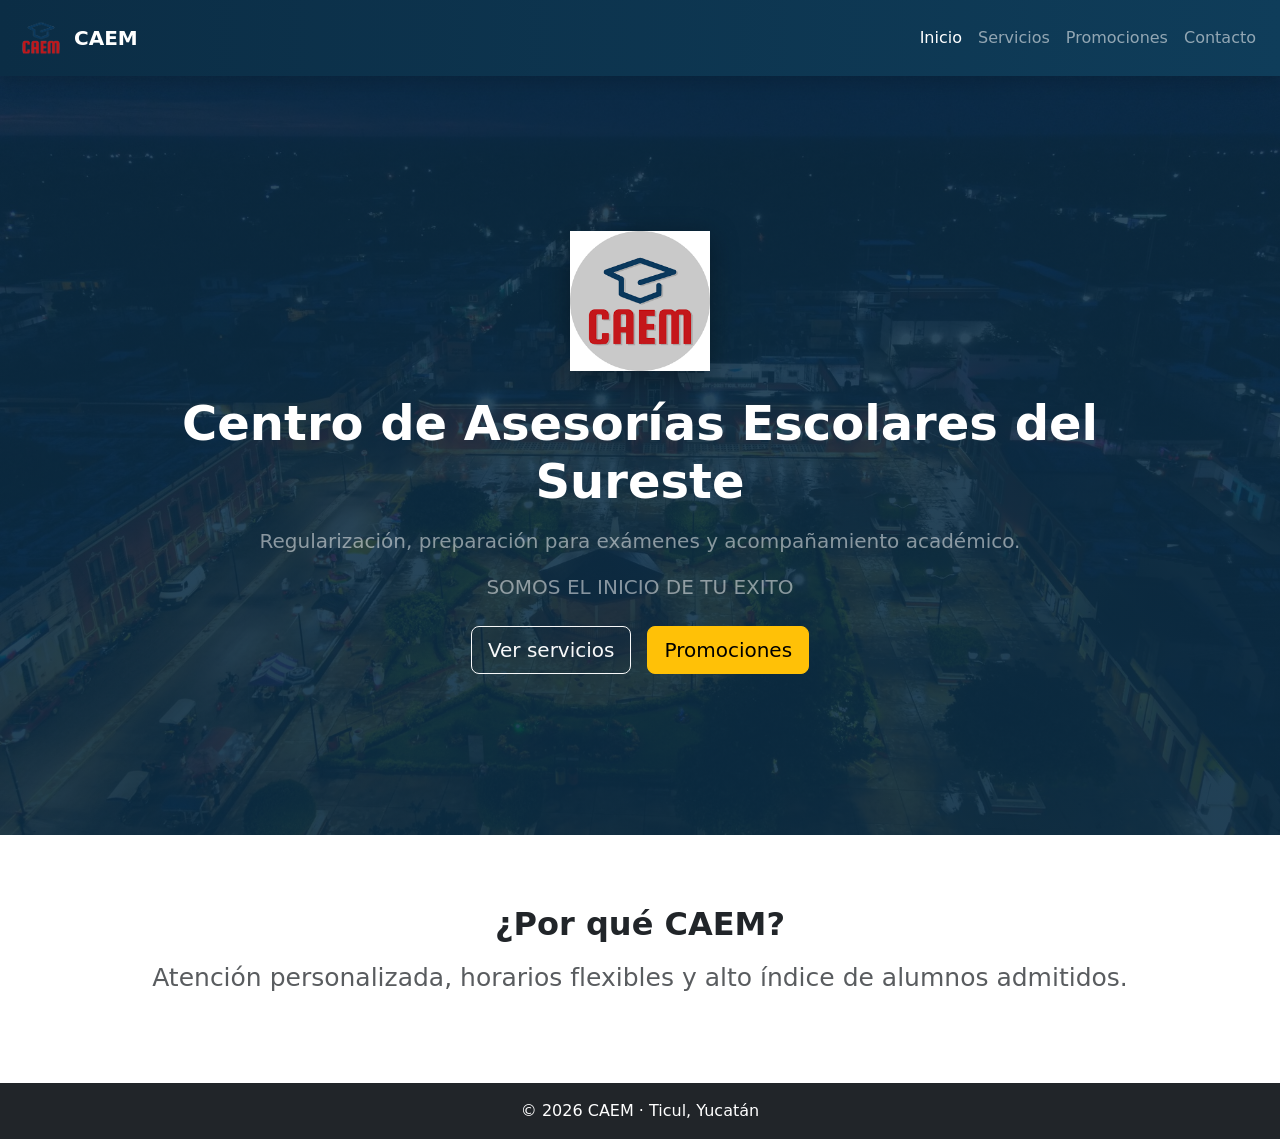
==== index.html @ b6067c70 "Primer commit - Sitio web CAEM" ====
<!doctype html>
<html lang="es">
<head>
  <meta charset="UTF-8">
  <title>CAEM | Centro de Asesorías Escolares del Sureste</title>
  <meta name="viewport" content="width=device-width, initial-scale=1">

  <link href="https://cdn.jsdelivr.net/npm/bootstrap@5.3.3/dist/css/bootstrap.min.css" rel="stylesheet">
  <link rel="stylesheet" href="styles.css">
</head>

<body>
<nav class="navbar navbar-expand-lg navbar-dark bg-caem fixed-top shadow">
  <div class="container-fluid px-3">
    <a class="navbar-brand d-flex align-items-center gap-2 fw-bold" href="index.html">
      <img src="imagenes/CAEMLOGOsF.png" class="logo-nav">
      CAEM
    </a>
    <div class="collapse navbar-collapse show">
      <ul class="navbar-nav ms-auto">
        <li class="nav-item"><a class="nav-link active" href="index.html">Inicio</a></li>
        <li class="nav-item"><a class="nav-link" href="servicios.html">Servicios</a></li>
        <li class="nav-item"><a class="nav-link" href="promociones.html">Promociones</a></li>
        <li class="nav-item"><a class="nav-link" href="contacto.html">Contacto</a></li>
      </ul>
    </div>
  </div>
</nav>

<header class="hero d-flex align-items-center text-center">
  <div class="container">
    <img src="imagenes/CAEMLOGO.png" class="logo-hero mb-4">
    <h1 class="fw-bold display-5">Centro de Asesorías Escolares del Sureste</h1>
    <p class="lead text-white-50 mt-3">
      Regularización, preparación para exámenes y acompañamiento académico.
    </p>
    <p class="lead text-white-50 mt-3">
        SOMOS EL INICIO DE TU EXITO
    </p>
    <div class="d-flex justify-content-center gap-3 mt-4">
      <a href="servicios.html" class="btn btn-outline-light btn-lg">Ver servicios</a>
      <a href="promociones.html" class="btn btn-warning btn-lg">Promociones</a>
    </div>
  </div>
</header>

<section class="section-pad">
  <div class="container text-center">
    <h2 class="fw-bold mb-3">¿Por qué CAEM?</h2>
    <p class="text-muted" style="font-size: 25px;">
      Atención personalizada, horarios flexibles y alto índice de alumnos admitidos.
    </p>
  </div>
</section>

<footer class="bg-dark text-white text-center py-3">
  © 2026 CAEM · Ticul, Yucatán
</footer>
</body>
</html>
---- styles.css ----
:root{
    --caem:#0b2d45;
    --caem2:#0f3d5a;
    --accent:#ffc107;
  }
  
  /* ===== LAYOUT GENERAL (FOOTER ABAJO) ===== */
  html, body{
    height: 100%;
  }
  
  body{
    margin: 0;
    padding-top: 70px;
    display: flex;
    flex-direction: column;
    font-family: system-ui, -apple-system, BlinkMacSystemFont, sans-serif;
  }
  
  main{
    flex: 1;
  }
  
  /* ===== NAV ===== */
  .bg-caem{
    background: linear-gradient(90deg, var(--caem), var(--caem2));
  }
  
  .logo-nav{
    height: 34px;
  }
  
  /* ===== HERO ===== */
  .hero{
    min-height: 85vh;
    background:
      linear-gradient(rgba(11,45,69,.85), rgba(11,45,69,.9)),
      url("imagenes/fondoPagPrincipal.jpeg") center/cover no-repeat;
    color: white;
  }
  
  .hero-interno{
    min-height: 45vh;
    background:
      linear-gradient(rgba(11,45,69,.9), rgba(11,45,69,.95));
  }
  
  .hero-servicios{
    background-image:
      linear-gradient(rgba(11,45,69,.9), rgba(11,45,69,.95)),
      url("imagenes/serviciosCaem.jpg");
  }
  
  .hero-promos{
    background-image:
      linear-gradient(rgba(11,45,69,.9), rgba(11,45,69,.95)),
      url("imagenes/promocionesCaem.jpg");
  }
  
  .logo-hero{
    max-width: 140px;
    filter: drop-shadow(0 6px 14px rgba(0,0,0,.35));
  }
  
  /* ===== SECCIONES ===== */
  .section-pad{
    padding: 70px 0;
  }
  
  /* ===== BOTONES ===== */
  .btn-caem{
    background: var(--caem2);
    color: white;
    border: none;
  }
  .btn-caem:hover{
    filter: brightness(1.08);
    color: white;
  }
  
  /* ===== CARDS ===== */
  .promo-card{
    transition: transform .2s ease;
  }
  .promo-card:hover{
    transform: translateY(-6px);
  }
  
  /* ===== FOOTER ===== */
  footer{
    background: #212529;
    color: white;
  }

/* =====caem logo nav ajuste====== */
.logo-nav {
    height: 50px;  
    width: auto;
}
.navbar .container{
    padding-left: 0;
  }
  
  .navbar-brand{
    margin-left: 0;
  }
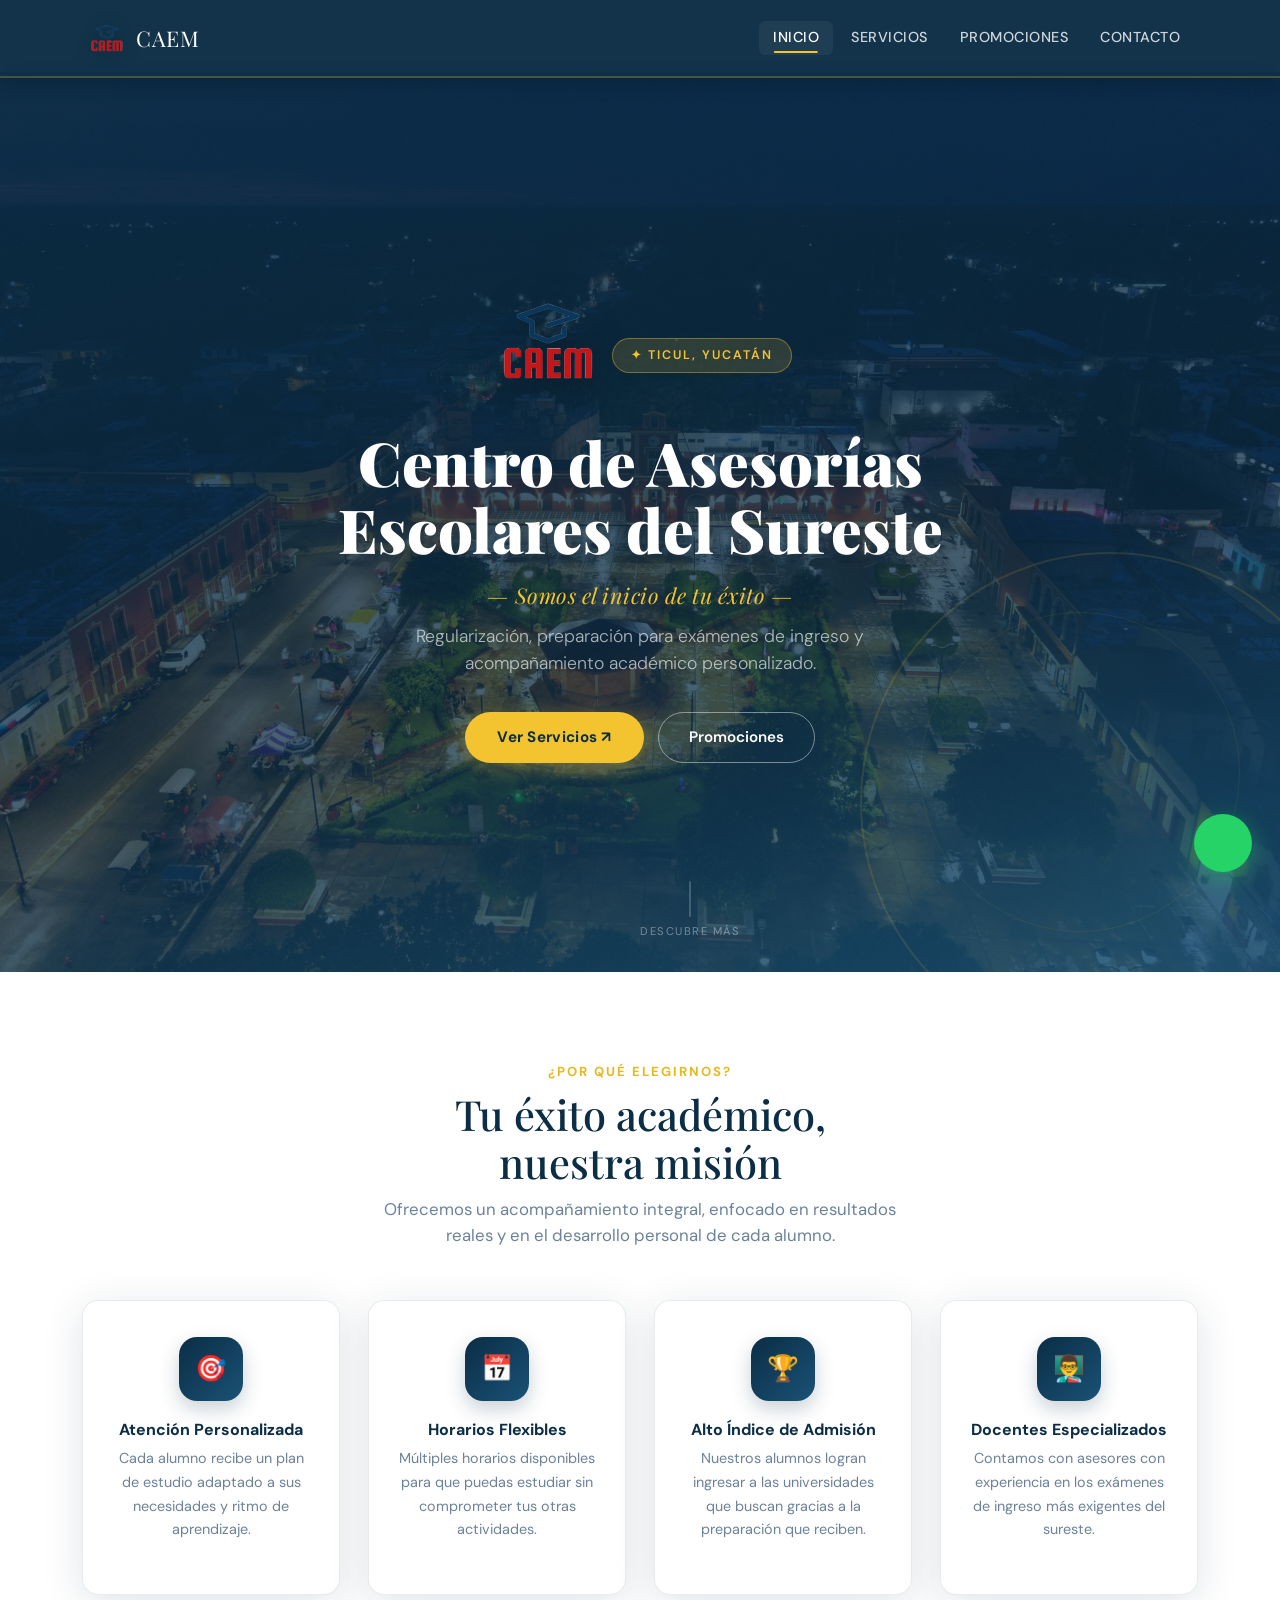
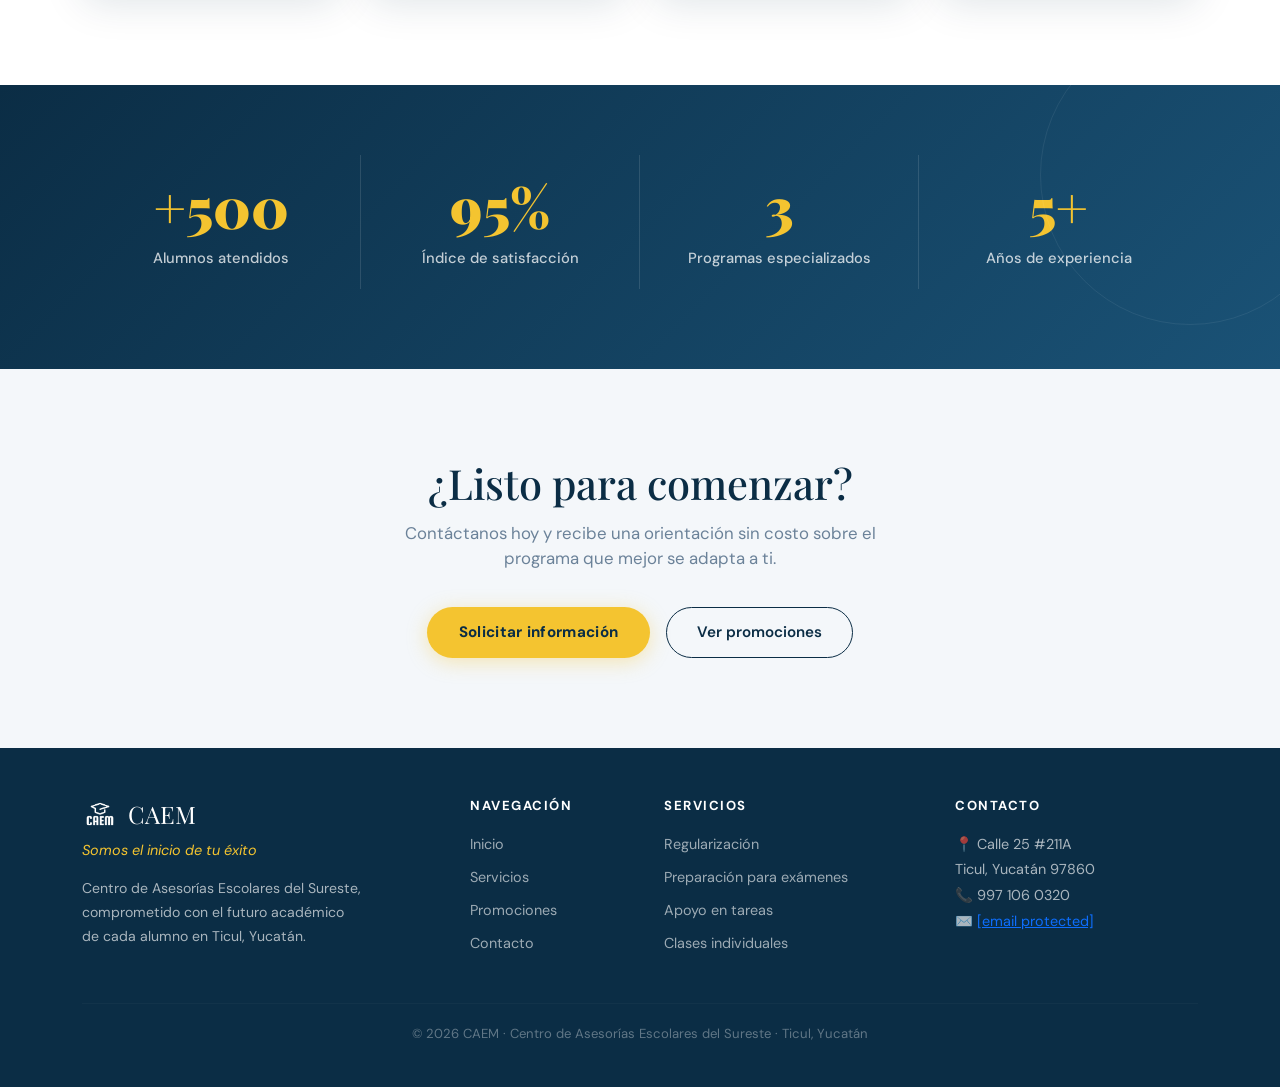
==== commit 671618e8: "Conectar frontend con backend en Render" ====
--- a/index.html
+++ b/index.html
@@ -4,20 +4,24 @@
   <meta charset="UTF-8">
   <title>CAEM | Centro de Asesorías Escolares del Sureste</title>
   <meta name="viewport" content="width=device-width, initial-scale=1">
-
+  <meta name="description" content="CAEM — Regularización, preparación para exámenes de ingreso y acompañamiento académico en Ticul, Yucatán. Somos el inicio de tu éxito.">
   <link href="https://cdn.jsdelivr.net/npm/bootstrap@5.3.3/dist/css/bootstrap.min.css" rel="stylesheet">
   <link rel="stylesheet" href="styles.css">
 </head>
+<body>
 
-<body>
+<!-- NAV -->
 <nav class="navbar navbar-expand-lg navbar-dark bg-caem fixed-top shadow">
-  <div class="container-fluid px-3">
-    <a class="navbar-brand d-flex align-items-center gap-2 fw-bold" href="index.html">
-      <img src="imagenes/CAEMLOGOsF.png" class="logo-nav">
+  <div class="container px-3">
+    <a class="navbar-brand d-flex align-items-center gap-2" href="index.html">
+      <img src="imagenes/CAEMLOGOsF.png" class="logo-nav" alt="CAEM">
       CAEM
     </a>
-    <div class="collapse navbar-collapse show">
-      <ul class="navbar-nav ms-auto">
+    <button class="navbar-toggler border-0" type="button" data-bs-toggle="collapse" data-bs-target="#nav">
+      <span class="navbar-toggler-icon"></span>
+    </button>
+    <div class="collapse navbar-collapse" id="nav">
+      <ul class="navbar-nav ms-auto gap-1">
         <li class="nav-item"><a class="nav-link active" href="index.html">Inicio</a></li>
         <li class="nav-item"><a class="nav-link" href="servicios.html">Servicios</a></li>
         <li class="nav-item"><a class="nav-link" href="promociones.html">Promociones</a></li>
@@ -27,34 +31,145 @@
   </div>
 </nav>
 
-<header class="hero d-flex align-items-center text-center">
-  <div class="container">
-    <img src="imagenes/CAEMLOGO.png" class="logo-hero mb-4">
-    <h1 class="fw-bold display-5">Centro de Asesorías Escolares del Sureste</h1>
-    <p class="lead text-white-50 mt-3">
-      Regularización, preparación para exámenes y acompañamiento académico.
-    </p>
-    <p class="lead text-white-50 mt-3">
-        SOMOS EL INICIO DE TU EXITO
-    </p>
-    <div class="d-flex justify-content-center gap-3 mt-4">
-      <a href="servicios.html" class="btn btn-outline-light btn-lg">Ver servicios</a>
-      <a href="promociones.html" class="btn btn-warning btn-lg">Promociones</a>
+<!-- HERO -->
+<header class="hero">
+  <div class="hero-content">
+    <img src="imagenes/CAEMLOGOsF.png" class="logo-hero" alt="CAEM Logo">
+    <div class="hero-badge">✦ Ticul, Yucatán</div>
+    <h1>Centro de Asesorías<br>Escolares del Sureste</h1>
+    <p class="hero-lema">— Somos el inicio de tu éxito —</p>
+    <p class="lead">Regularización, preparación para exámenes de ingreso y acompañamiento académico personalizado.</p>
+    <div class="hero-btns">
+      <a href="servicios.html" class="btn-primary-caem">Ver Servicios ↗</a>
+      <a href="promociones.html" class="btn-outline-caem">Promociones</a>
     </div>
+  </div>
+  <div class="scroll-hint">
+    <span></span>
+    Descubre más
   </div>
 </header>
 
+<!-- POR QUÉ CAEM -->
 <section class="section-pad">
   <div class="container text-center">
-    <h2 class="fw-bold mb-3">¿Por qué CAEM?</h2>
-    <p class="text-muted" style="font-size: 25px;">
-      Atención personalizada, horarios flexibles y alto índice de alumnos admitidos.
-    </p>
+    <p class="text-uppercase fw-bold mb-2" style="color:var(--accent2);letter-spacing:2px;font-size:.82rem;">¿Por qué elegirnos?</p>
+    <h2 class="section-title">Tu éxito académico,<br>nuestra misión</h2>
+    <p class="section-sub">Ofrecemos un acompañamiento integral, enfocado en resultados reales y en el desarrollo personal de cada alumno.</p>
+
+    <div class="why-grid">
+      <div class="why-card">
+        <div class="why-icon">🎯</div>
+        <h5>Atención Personalizada</h5>
+        <p>Cada alumno recibe un plan de estudio adaptado a sus necesidades y ritmo de aprendizaje.</p>
+      </div>
+      <div class="why-card">
+        <div class="why-icon">📅</div>
+        <h5>Horarios Flexibles</h5>
+        <p>Múltiples horarios disponibles para que puedas estudiar sin comprometer tus otras actividades.</p>
+      </div>
+      <div class="why-card">
+        <div class="why-icon">🏆</div>
+        <h5>Alto Índice de Admisión</h5>
+        <p>Nuestros alumnos logran ingresar a las universidades que buscan gracias a la preparación que reciben.</p>
+      </div>
+      <div class="why-card">
+        <div class="why-icon">👨‍🏫</div>
+        <h5>Docentes Especializados</h5>
+        <p>Contamos con asesores con experiencia en los exámenes de ingreso más exigentes del sureste.</p>
+      </div>
+    </div>
   </div>
 </section>
 
-<footer class="bg-dark text-white text-center py-3">
-  © 2026 CAEM · Ticul, Yucatán
+<!-- STATS BANNER -->
+<div class="stats-banner">
+  <div class="container">
+    <div class="row text-center" style="--bs-gutter-x:0;">
+      <div class="col-6 col-md-3" style="border-right:1px solid rgba(255,255,255,.12);">
+        <div class="stat-item">
+          <span class="stat-num">+500</span>
+          <span class="stat-label">Alumnos atendidos</span>
+        </div>
+      </div>
+      <div class="col-6 col-md-3" style="border-right:1px solid rgba(255,255,255,.12);">
+        <div class="stat-item">
+          <span class="stat-num">95%</span>
+          <span class="stat-label">Índice de satisfacción</span>
+        </div>
+      </div>
+      <div class="col-6 col-md-3" style="border-right:1px solid rgba(255,255,255,.12);">
+        <div class="stat-item">
+          <span class="stat-num">3</span>
+          <span class="stat-label">Programas especializados</span>
+        </div>
+      </div>
+      <div class="col-6 col-md-3">
+        <div class="stat-item">
+          <span class="stat-num">5+</span>
+          <span class="stat-label">Años de experiencia</span>
+        </div>
+      </div>
+    </div>
+  </div>
+</div>
+
+<!-- CTA -->
+<section class="cta-section">
+  <div class="container">
+    <h2 class="section-title">¿Listo para comenzar?</h2>
+    <p>Contáctanos hoy y recibe una orientación sin costo sobre el programa que mejor se adapta a ti.</p>
+    <div class="d-flex justify-content-center gap-3 flex-wrap">
+      <a href="contacto.html" class="btn-primary-caem">Solicitar información</a>
+      <a href="promociones.html" class="btn-outline-caem" style="color:var(--caem);border-color:var(--caem);">Ver promociones</a>
+    </div>
+  </div>
+</section>
+
+<!-- FOOTER -->
+<footer>
+  <div class="container">
+    <div class="row g-5 mb-4">
+      <div class="col-lg-4">
+        <div class="footer-brand">
+          <img src="imagenes/CAEMLOGOsF.png" class="footer-logo" alt="CAEM">
+          CAEM
+        </div>
+        <p class="footer-tagline">Somos el inicio de tu éxito</p>
+        <p class="footer-text">Centro de Asesorías Escolares del Sureste, comprometido con el futuro académico de cada alumno en Ticul, Yucatán.</p>
+      </div>
+      <div class="col-6 col-lg-2">
+        <p class="footer-heading">Navegación</p>
+        <ul class="footer-links">
+          <li><a href="index.html">Inicio</a></li>
+          <li><a href="servicios.html">Servicios</a></li>
+          <li><a href="promociones.html">Promociones</a></li>
+          <li><a href="contacto.html">Contacto</a></li>
+        </ul>
+      </div>
+      <div class="col-6 col-lg-3">
+        <p class="footer-heading">Servicios</p>
+        <ul class="footer-links">
+          <li><a href="servicios.html">Regularización</a></li>
+          <li><a href="servicios.html">Preparación para exámenes</a></li>
+          <li><a href="servicios.html">Apoyo en tareas</a></li>
+          <li><a href="promociones.html">Clases individuales</a></li>
+        </ul>
+      </div>
+      <div class="col-lg-3">
+        <p class="footer-heading">Contacto</p>
+        <div class="footer-contact">
+          <p>📍 Calle 25 #211A<br>Ticul, Yucatán 97860</p>
+          <p>📞 997 106 0320</p>
+          <p>✉️ <a href="/cdn-cgi/l/email-protection" class="__cf_email__" data-cfemail="f0999d80859c839f91939194959d99939f9d88b0979d91999cde939f9d">[email&#160;protected]</a></p>
+        </div>
+      </div>
+    </div>
+    <hr class="footer-divider">
+    <p class="footer-copy">© 2026 CAEM · Centro de Asesorías Escolares del Sureste · Ticul, Yucatán</p>
+  </div>
 </footer>
-</body>
-</html>+
+<!-- WhatsApp -->
+<a href="https://wa.me/529971060320" target="_blank" class="whatsapp-btn" title="Escríbenos por WhatsApp">
+  <svg xmlns="http://www.w3.org/2000/svg" width="28" height="28" viewBox="0 0 24 24" fill="currentColor"><path d="M17.472 14.382c-.297-.149-1.758-.867-2.03-.967-.273-.099-.471-.148-.67.15-.197.297-.767.966-.94 1.164-.173.199-.347.223-.644.075-.297-.15-1.255-.463-2.39-1.475-.883-.788-1.48-1.761-1.653-2.059-.173-.297-.018-.458.13-.606.134-.133.298-.347.446-.52.149-.174.198-.298.298-.497.099-.198.05-.371-.025-.52-.075-.149-.669-1.612-.916-2.207-.242-.579-.487-.5-.669-.51-.173-.008-.371-.01-.57-.01-.198 0-.52.074-.792.372-.272.297-1.04 1.016-1.04 2.479 0 1.462 1.065 2.875 1.213 3.074.149.198 2.096 3.2 5.077 4.487.709.306 1.262.489 1.694.625.712.227 1.36.195 1.871.118.571-.085 1.758-.719 2.006-1.413.248-.694.248-1.289.173-1.413-.074-.124-.272-.198-.57-.347m-5.421 7.403h-.004a9.87 9.87 0 01-5.031-1.378l-.361-.214-3.741.982.998-3.648-.235-.374a9.86 9.86 0 01-1.51-5.26c.001-5.45 4.436-9.884 9.888-9.884 2.64 0 5.122 1.03 6.988 2.898a9.825 9.825 0 012.893 6.994c-.003 5.45-4.437 9.884-9.885 9.884m8.413-18.297A11.815 11.815 0 0012.05 0C5.495 0 .16 5.335.157 11.892c0 2.096.547 4.142 1.588 5.945L.057 24l6.305-1.654a11.882 11.882 0 005.683 1.448h.005c6.554 0 11.89-5.335 11.893-11.893a11.821 11.821 0 00-3.48-8.413z"/
--- a/styles.css
+++ b/styles.css
@@ -1,106 +1,501 @@
-:root{
-    --caem:#0b2d45;
-    --caem2:#0f3d5a;
-    --accent:#ffc107;
-  }
-  
-  /* ===== LAYOUT GENERAL (FOOTER ABAJO) ===== */
-  html, body{
-    height: 100%;
-  }
-  
-  body{
-    margin: 0;
-    padding-top: 70px;
-    display: flex;
-    flex-direction: column;
-    font-family: system-ui, -apple-system, BlinkMacSystemFont, sans-serif;
-  }
-  
-  main{
-    flex: 1;
-  }
-  
-  /* ===== NAV ===== */
-  .bg-caem{
-    background: linear-gradient(90deg, var(--caem), var(--caem2));
-  }
-  
-  .logo-nav{
-    height: 34px;
-  }
-  
-  /* ===== HERO ===== */
-  .hero{
-    min-height: 85vh;
-    background:
-      linear-gradient(rgba(11,45,69,.85), rgba(11,45,69,.9)),
-      url("imagenes/fondoPagPrincipal.jpeg") center/cover no-repeat;
-    color: white;
-  }
-  
-  .hero-interno{
-    min-height: 45vh;
-    background:
-      linear-gradient(rgba(11,45,69,.9), rgba(11,45,69,.95));
-  }
-  
-  .hero-servicios{
-    background-image:
-      linear-gradient(rgba(11,45,69,.9), rgba(11,45,69,.95)),
-      url("imagenes/serviciosCaem.jpg");
-  }
-  
-  .hero-promos{
-    background-image:
-      linear-gradient(rgba(11,45,69,.9), rgba(11,45,69,.95)),
-      url("imagenes/promocionesCaem.jpg");
-  }
-  
-  .logo-hero{
-    max-width: 140px;
-    filter: drop-shadow(0 6px 14px rgba(0,0,0,.35));
-  }
-  
-  /* ===== SECCIONES ===== */
-  .section-pad{
-    padding: 70px 0;
-  }
-  
-  /* ===== BOTONES ===== */
-  .btn-caem{
-    background: var(--caem2);
-    color: white;
-    border: none;
-  }
-  .btn-caem:hover{
-    filter: brightness(1.08);
-    color: white;
-  }
-  
-  /* ===== CARDS ===== */
-  .promo-card{
-    transition: transform .2s ease;
-  }
-  .promo-card:hover{
-    transform: translateY(-6px);
-  }
-  
-  /* ===== FOOTER ===== */
-  footer{
-    background: #212529;
-    color: white;
-  }
-
-/* =====caem logo nav ajuste====== */
+@import url('https://fonts.googleapis.com/css2?family=Playfair+Display:wght@700;900&family=DM+Sans:wght@300;400;500;600&display=swap');
+
+:root {
+  --caem: #0b2d45;
+  --caem2: #0f3d5a;
+  --caem3: #1a5276;
+  --accent: #f4c430;
+  --accent2: #e8b820;
+  --white: #ffffff;
+  --light: #f4f7fa;
+  --text: #1c2b3a;
+  --muted: #6b8299;
+  --radius: 16px;
+  --shadow: 0 8px 40px rgba(11,45,69,.13);
+  --shadow-lg: 0 20px 60px rgba(11,45,69,.22);
+}
+
+/* ===== RESET & BASE ===== */
+*, *::before, *::after { box-sizing: border-box; margin: 0; padding: 0; }
+
+html { scroll-behavior: smooth; }
+
+html, body { height: 100%; }
+
+body {
+  font-family: 'DM Sans', sans-serif;
+  font-weight: 400;
+  color: var(--text);
+  background: #fff;
+  padding-top: 72px;
+  display: flex;
+  flex-direction: column;
+  overflow-x: hidden;
+}
+
+main { flex: 1; }
+
+h1, h2, h3, h4, h5 {
+  font-family: 'Playfair Display', serif;
+  line-height: 1.15;
+}
+
+/* ===== NAV ===== */
+.navbar {
+  background: rgba(11,45,69,.97) !important;
+  backdrop-filter: blur(12px);
+  border-bottom: 2px solid rgba(244,196,48,.25);
+  padding: 12px 0;
+  transition: all .3s ease;
+}
+
+.bg-caem { background: rgba(11,45,69,.97) !important; }
+
+.navbar-brand {
+  font-family: 'Playfair Display', serif;
+  font-size: 1.35rem;
+  letter-spacing: .5px;
+  color: #fff !important;
+}
+
 .logo-nav {
-    height: 50px;  
-    width: auto;
-}
-.navbar .container{
-    padding-left: 0;
-  }
-  
-  .navbar-brand{
-    margin-left: 0;
-  }+  height: 42px;
+  width: auto;
+  filter: drop-shadow(0 2px 8px rgba(0,0,0,.3));
+}
+
+.nav-link {
+  color: rgba(255,255,255,.8) !important;
+  font-weight: 500;
+  font-size: .9rem;
+  letter-spacing: .5px;
+  text-transform: uppercase;
+  padding: 6px 14px !important;
+  border-radius: 6px;
+  transition: all .2s ease;
+  position: relative;
+}
+
+.nav-link::after {
+  content: '';
+  position: absolute;
+  bottom: 2px; left: 50%;
+  width: 0; height: 2px;
+  background: var(--accent);
+  transform: translateX(-50%);
+  transition: width .25s ease;
+  border-radius: 2px;
+}
+
+.nav-link:hover, .nav-link.active {
+  color: #fff !important;
+  background: rgba(255,255,255,.06);
+}
+
+.nav-link:hover::after, .nav-link.active::after { width: 60%; }
+
+/* ===== HERO PRINCIPAL ===== */
+.hero {
+  min-height: 100vh;
+  position: relative;
+  display: flex;
+  align-items: center;
+  justify-content: center;
+  text-align: center;
+  overflow: hidden;
+  background:
+    linear-gradient(165deg, rgba(11,45,69,.92) 0%, rgba(11,45,69,.75) 60%, rgba(26,82,118,.88) 100%),
+    url("imagenes/fondoPagPrincipal.jpeg") center/cover no-repeat;
+  color: white;
+}
+
+/* Geometric accent */
+.hero::before {
+  content: '';
+  position: absolute;
+  bottom: -80px; right: -80px;
+  width: 500px; height: 500px;
+  border: 2px solid rgba(244,196,48,.12);
+  border-radius: 50%;
+  pointer-events: none;
+}
+.hero::after {
+  content: '';
+  position: absolute;
+  bottom: 40px; right: 40px;
+  width: 320px; height: 320px;
+  border: 1px solid rgba(244,196,48,.08);
+  border-radius: 50%;
+  pointer-events: none;
+}
+
+.hero-content { position: relative; z-index: 2; max-width: 800px; margin: 0 auto; padding: 0 24px; }
+
+.hero-badge {
+  display: inline-block;
+  background: rgba(244,196,48,.15);
+  border: 1px solid rgba(244,196,48,.4);
+  color: var(--accent);
+  font-size: .78rem;
+  font-weight: 600;
+  letter-spacing: 2px;
+  text-transform: uppercase;
+  padding: 7px 18px;
+  border-radius: 50px;
+  margin-bottom: 24px;
+  animation: fadeDown .8s ease both;
+}
+
+.logo-hero {
+  max-width: 120px;
+  filter: drop-shadow(0 6px 20px rgba(0,0,0,.4));
+  margin-bottom: 28px;
+  animation: fadeDown .7s ease both;
+}
+
+.hero h1 {
+  font-size: clamp(2.2rem, 6vw, 3.8rem);
+  font-weight: 900;
+  line-height: 1.1;
+  color: #fff;
+  margin-bottom: 16px;
+  animation: fadeUp .8s .1s ease both;
+}
+
+.hero-lema {
+  font-family: 'Playfair Display', serif;
+  font-size: clamp(1rem, 2.5vw, 1.35rem);
+  font-style: italic;
+  color: var(--accent);
+  letter-spacing: .5px;
+  margin-bottom: 12px;
+  animation: fadeUp .8s .2s ease both;
+}
+
+.hero p.lead {
+  font-size: clamp(.95rem, 2vw, 1.1rem);
+  color: rgba(255,255,255,.65);
+  max-width: 560px;
+  margin: 0 auto 36px;
+  animation: fadeUp .8s .3s ease both;
+}
+
+.hero-btns {
+  display: flex;
+  justify-content: center;
+  gap: 14px;
+  flex-wrap: wrap;
+  animation: fadeUp .8s .4s ease both;
+}
+
+.btn-primary-caem {
+  background: var(--accent);
+  color: var(--caem);
+  font-weight: 700;
+  font-size: .95rem;
+  letter-spacing: .3px;
+  padding: 14px 32px;
+  border-radius: 50px;
+  border: none;
+  cursor: pointer;
+  text-decoration: none;
+  display: inline-flex;
+  align-items: center;
+  gap: 8px;
+  transition: all .25s ease;
+  box-shadow: 0 4px 20px rgba(244,196,48,.35);
+}
+.btn-primary-caem:hover {
+  background: var(--accent2);
+  color: var(--caem);
+  transform: translateY(-2px);
+  box-shadow: 0 8px 28px rgba(244,196,48,.45);
+}
+
+.btn-outline-caem {
+  background: transparent;
+  color: #fff;
+  font-weight: 600;
+  font-size: .95rem;
+  padding: 13px 30px;
+  border-radius: 50px;
+  border: 1.5px solid rgba(255,255,255,.45);
+  cursor: pointer;
+  text-decoration: none;
+  display: inline-flex;
+  align-items: center;
+  gap: 8px;
+  transition: all .25s ease;
+}
+.btn-outline-caem:hover {
+  border-color: #fff;
+  background: rgba(255,255,255,.08);
+  color: #fff;
+  transform: translateY(-2px);
+}
+
+/* Scroll indicator */
+.scroll-hint {
+  position: absolute;
+  bottom: 32px; left: 50%;
+  transform: translateX(-50%);
+  display: flex; flex-direction: column; align-items: center; gap: 6px;
+  color: rgba(255,255,255,.4);
+  font-size: .7rem; letter-spacing: 1.5px; text-transform: uppercase;
+  animation: fadeUp 1s .8s ease both;
+}
+.scroll-hint span { display: block; width: 1.5px; height: 36px; background: rgba(255,255,255,.2); border-radius: 2px; position: relative; overflow: hidden; }
+.scroll-hint span::after { content: ''; position: absolute; top: -100%; left: 0; width: 100%; height: 100%; background: var(--accent); animation: scrollPulse 2s 1.5s infinite ease-in-out; }
+
+/* ===== HERO INTERNO ===== */
+.hero-interno {
+  min-height: 42vh;
+  background:
+    linear-gradient(165deg, rgba(11,45,69,.93) 0%, rgba(26,82,118,.9) 100%),
+    url("imagenes/fondoPagPrincipal.jpeg") center/cover no-repeat;
+  display: flex; align-items: center; text-align: center; color: #fff;
+  position: relative; overflow: hidden;
+}
+.hero-servicios { background-image: linear-gradient(165deg, rgba(11,45,69,.93), rgba(26,82,118,.9)), url("imagenes/serviciosCaem.jpg"); }
+
+.hero-interno h1 { font-size: clamp(2rem, 5vw, 3rem); color: #fff; }
+.hero-interno p   { color: rgba(255,255,255,.65); font-size: 1.05rem; margin-top: 10px; }
+
+/* ===== SECCION: POR QUÉ CAEM ===== */
+.section-pad { padding: 90px 0; }
+
+.section-title {
+  font-size: clamp(1.8rem, 4vw, 2.6rem);
+  color: var(--caem);
+  margin-bottom: 12px;
+}
+
+.section-sub {
+  color: var(--muted);
+  font-size: 1.05rem;
+  max-width: 540px;
+  margin: 0 auto 52px;
+}
+
+/* Why cards */
+.why-grid { display: grid; grid-template-columns: repeat(auto-fit, minmax(220px, 1fr)); gap: 28px; }
+
+.why-card {
+  background: #fff;
+  border: 1px solid rgba(11,45,69,.09);
+  border-radius: var(--radius);
+  padding: 36px 28px;
+  text-align: center;
+  transition: all .3s ease;
+  box-shadow: var(--shadow);
+}
+.why-card:hover { transform: translateY(-6px); box-shadow: var(--shadow-lg); border-color: rgba(244,196,48,.4); }
+
+.why-icon {
+  width: 64px; height: 64px;
+  background: linear-gradient(135deg, var(--caem), var(--caem3));
+  border-radius: 18px;
+  display: flex; align-items: center; justify-content: center;
+  margin: 0 auto 20px;
+  font-size: 1.6rem;
+  box-shadow: 0 8px 20px rgba(11,45,69,.22);
+}
+
+.why-card h5 { font-family: 'DM Sans', sans-serif; font-weight: 700; font-size: 1rem; color: var(--caem); margin-bottom: 8px; }
+.why-card p  { color: var(--muted); font-size: .9rem; line-height: 1.65; }
+
+/* ===== STATS BANNER ===== */
+.stats-banner {
+  background: linear-gradient(135deg, var(--caem) 0%, var(--caem3) 100%);
+  padding: 70px 0 80px;
+  position: relative;
+  overflow: visible;
+}
+.stats-banner::before {
+  content: '';
+  position: absolute; top: -60px; right: -60px;
+  width: 300px; height: 300px;
+  border: 1px solid rgba(255,255,255,.07);
+  border-radius: 50%;
+}
+
+.stat-item { text-align: center; padding: 20px 16px; display: flex; flex-direction: column; align-items: center; justify-content: center; }
+.stat-num {
+  font-family: 'Playfair Display', serif;
+  font-size: 3.5rem;
+  font-weight: 900;
+  color: var(--accent);
+  line-height: 1.1;
+  display: block;
+  width: 100%;
+}
+.stat-label { color: rgba(255,255,255,.75); font-size: .92rem; margin-top: 10px; font-weight: 500; display: block; }
+
+/* ===== CTA SECTION ===== */
+.cta-section {
+  background: var(--light);
+  padding: 90px 0;
+  text-align: center;
+}
+.cta-section h2 { color: var(--caem); margin-bottom: 14px; }
+.cta-section p  { color: var(--muted); max-width: 480px; margin: 0 auto 36px; font-size: 1.05rem; }
+
+/* ===== CARDS (SERVICIOS / PROMOS) ===== */
+.promo-card {
+  border: 1px solid rgba(11,45,69,.08);
+  border-radius: var(--radius) !important;
+  transition: all .3s ease;
+  overflow: hidden;
+  position: relative;
+}
+.promo-card::before {
+  content: '';
+  position: absolute;
+  top: 0; left: 0;
+  width: 4px; height: 100%;
+  background: linear-gradient(to bottom, var(--accent), var(--caem3));
+  opacity: 0;
+  transition: opacity .3s ease;
+}
+.promo-card:hover { transform: translateY(-7px); box-shadow: var(--shadow-lg) !important; border-color: rgba(244,196,48,.3); }
+.promo-card:hover::before { opacity: 1; }
+
+.promo-card .card-body { padding: 32px 28px; }
+.promo-card h5 { font-size: 1.15rem; color: var(--caem); margin-bottom: 10px; }
+.promo-card p  { color: var(--muted); font-size: .93rem; line-height: 1.68; }
+
+.card-icon {
+  width: 48px; height: 48px;
+  background: linear-gradient(135deg, var(--caem), var(--caem3));
+  border-radius: 12px;
+  display: flex; align-items: center; justify-content: center;
+  margin-bottom: 18px;
+  font-size: 1.3rem;
+}
+
+/* ===== FORM (CONTACTO) ===== */
+.contact-card {
+  background: #fff;
+  border-radius: var(--radius) !important;
+  border: 1px solid rgba(11,45,69,.09) !important;
+  box-shadow: var(--shadow) !important;
+}
+
+.form-control, .form-select {
+  border-radius: 10px !important;
+  border: 1.5px solid #dde4ea !important;
+  padding: 12px 16px !important;
+  font-size: .95rem !important;
+  transition: border-color .2s ease, box-shadow .2s ease !important;
+  font-family: 'DM Sans', sans-serif !important;
+}
+.form-control:focus, .form-select:focus {
+  border-color: var(--caem3) !important;
+  box-shadow: 0 0 0 3px rgba(15,61,90,.1) !important;
+}
+.form-label { font-weight: 600; font-size: .88rem; color: var(--caem); margin-bottom: 6px !important; letter-spacing: .2px; }
+
+/* Info sidebar */
+.info-item { display: flex; gap: 14px; align-items: flex-start; margin-bottom: 26px; }
+.info-icon {
+  width: 42px; height: 42px; min-width: 42px;
+  background: linear-gradient(135deg, var(--caem), var(--caem3));
+  border-radius: 12px;
+  display: flex; align-items: center; justify-content: center;
+  font-size: 1.1rem;
+}
+.info-item h6 { font-family: 'DM Sans', sans-serif; font-weight: 700; color: var(--caem); margin-bottom: 3px; font-size: .88rem; letter-spacing: .3px; text-transform: uppercase; }
+.info-item p  { color: var(--muted); font-size: .92rem; margin: 0; line-height: 1.55; }
+
+.schedule-box {
+  background: var(--light);
+  border-radius: 12px;
+  padding: 20px 22px;
+  margin-top: 28px;
+  border: 1px solid rgba(11,45,69,.07);
+}
+.schedule-box h6 { font-family: 'DM Sans', sans-serif; font-weight: 700; color: var(--caem); margin-bottom: 12px; font-size: .88rem; letter-spacing: .3px; text-transform: uppercase; }
+.schedule-row { display: flex; justify-content: space-between; padding: 7px 0; border-bottom: 1px solid rgba(11,45,69,.06); font-size: .9rem; }
+.schedule-row:last-child { border-bottom: none; }
+.schedule-row span:first-child { color: var(--text); font-weight: 500; }
+.schedule-row span:last-child  { color: var(--muted); }
+
+/* ===== BUTTONS ===== */
+.btn-caem {
+  background: linear-gradient(135deg, var(--caem), var(--caem3));
+  color: white;
+  border: none;
+  border-radius: 50px;
+  padding: 13px 32px;
+  font-weight: 600;
+  letter-spacing: .3px;
+  transition: all .25s ease;
+  font-family: 'DM Sans', sans-serif;
+}
+.btn-caem:hover { transform: translateY(-2px); box-shadow: 0 8px 24px rgba(11,45,69,.3); color: white; filter: brightness(1.1); }
+
+/* WhatsApp float button */
+.whatsapp-btn {
+  position: fixed;
+  bottom: 28px; right: 28px;
+  width: 58px; height: 58px;
+  background: #25d366;
+  border-radius: 50%;
+  display: flex; align-items: center; justify-content: center;
+  color: #fff;
+  font-size: 1.6rem;
+  box-shadow: 0 6px 24px rgba(37,211,102,.45);
+  text-decoration: none;
+  z-index: 999;
+  transition: all .25s ease;
+  animation: popIn .6s 1.5s ease both;
+}
+.whatsapp-btn:hover { transform: scale(1.1); box-shadow: 0 10px 32px rgba(37,211,102,.55); color: #fff; }
+
+/* ===== FOOTER ===== */
+footer {
+  background: var(--caem);
+  color: rgba(255,255,255,.65);
+  padding: 48px 0 28px;
+}
+.footer-brand {
+  font-family: 'Playfair Display', serif;
+  font-size: 1.5rem;
+  color: #fff;
+  margin-bottom: 8px;
+  display: flex;
+  align-items: center;
+  gap: 10px;
+}
+.footer-logo { height: 36px; filter: brightness(0) invert(1); }
+.footer-tagline { font-style: italic; color: var(--accent); font-size: .9rem; margin-bottom: 16px; }
+.footer-text { font-size: .88rem; line-height: 1.7; max-width: 280px; }
+.footer-heading { font-family: 'DM Sans', sans-serif; font-weight: 700; color: #fff; font-size: .82rem; letter-spacing: 1.5px; text-transform: uppercase; margin-bottom: 16px; }
+.footer-links { list-style: none; padding: 0; }
+.footer-links li { margin-bottom: 9px; }
+.footer-links a { color: rgba(255,255,255,.6); text-decoration: none; font-size: .9rem; transition: color .2s; }
+.footer-links a:hover { color: var(--accent); }
+.footer-contact p { color: rgba(255,255,255,.65); font-size: .9rem; line-height: 1.8; margin: 0; }
+.footer-divider { border-color: rgba(255,255,255,.1); margin: 32px 0 20px; }
+.footer-copy { font-size: .82rem; color: rgba(255,255,255,.35); text-align: center; }
+
+/* ===== PROMO HERO OVERRIDE ===== */
+.hero-promos-bg {
+  background:
+    linear-gradient(rgba(11,45,69,.9), rgba(11,45,69,.95)),
+    url('imagenes/promocionCaem.jpg') center 30% / cover no-repeat !important;
+}
+
+/* ===== ANIMATIONS ===== */
+@keyframes fadeUp   { from { opacity: 0; transform: translateY(24px); } to { opacity: 1; transform: none; } }
+@keyframes fadeDown { from { opacity: 0; transform: translateY(-20px); } to { opacity: 1; transform: none; } }
+@keyframes scrollPulse { 0%,100%{top:-100%} 50%{top:100%} }
+@keyframes popIn { from{opacity:0;transform:scale(.5)} to{opacity:1;transform:scale(1)} }
+
+/* ===== RESPONSIVE ===== */
+@media (max-width: 768px) {
+  .hero { min-height: 100svh; }
+  .section-pad { padding: 60px 0; }
+  .stat-num { font-size: 2.2rem; }
+  .navbar-collapse { background: rgba(11,45,69,.98); padding: 12px; border-radius: 12px; margin-top: 8px; }
+}
